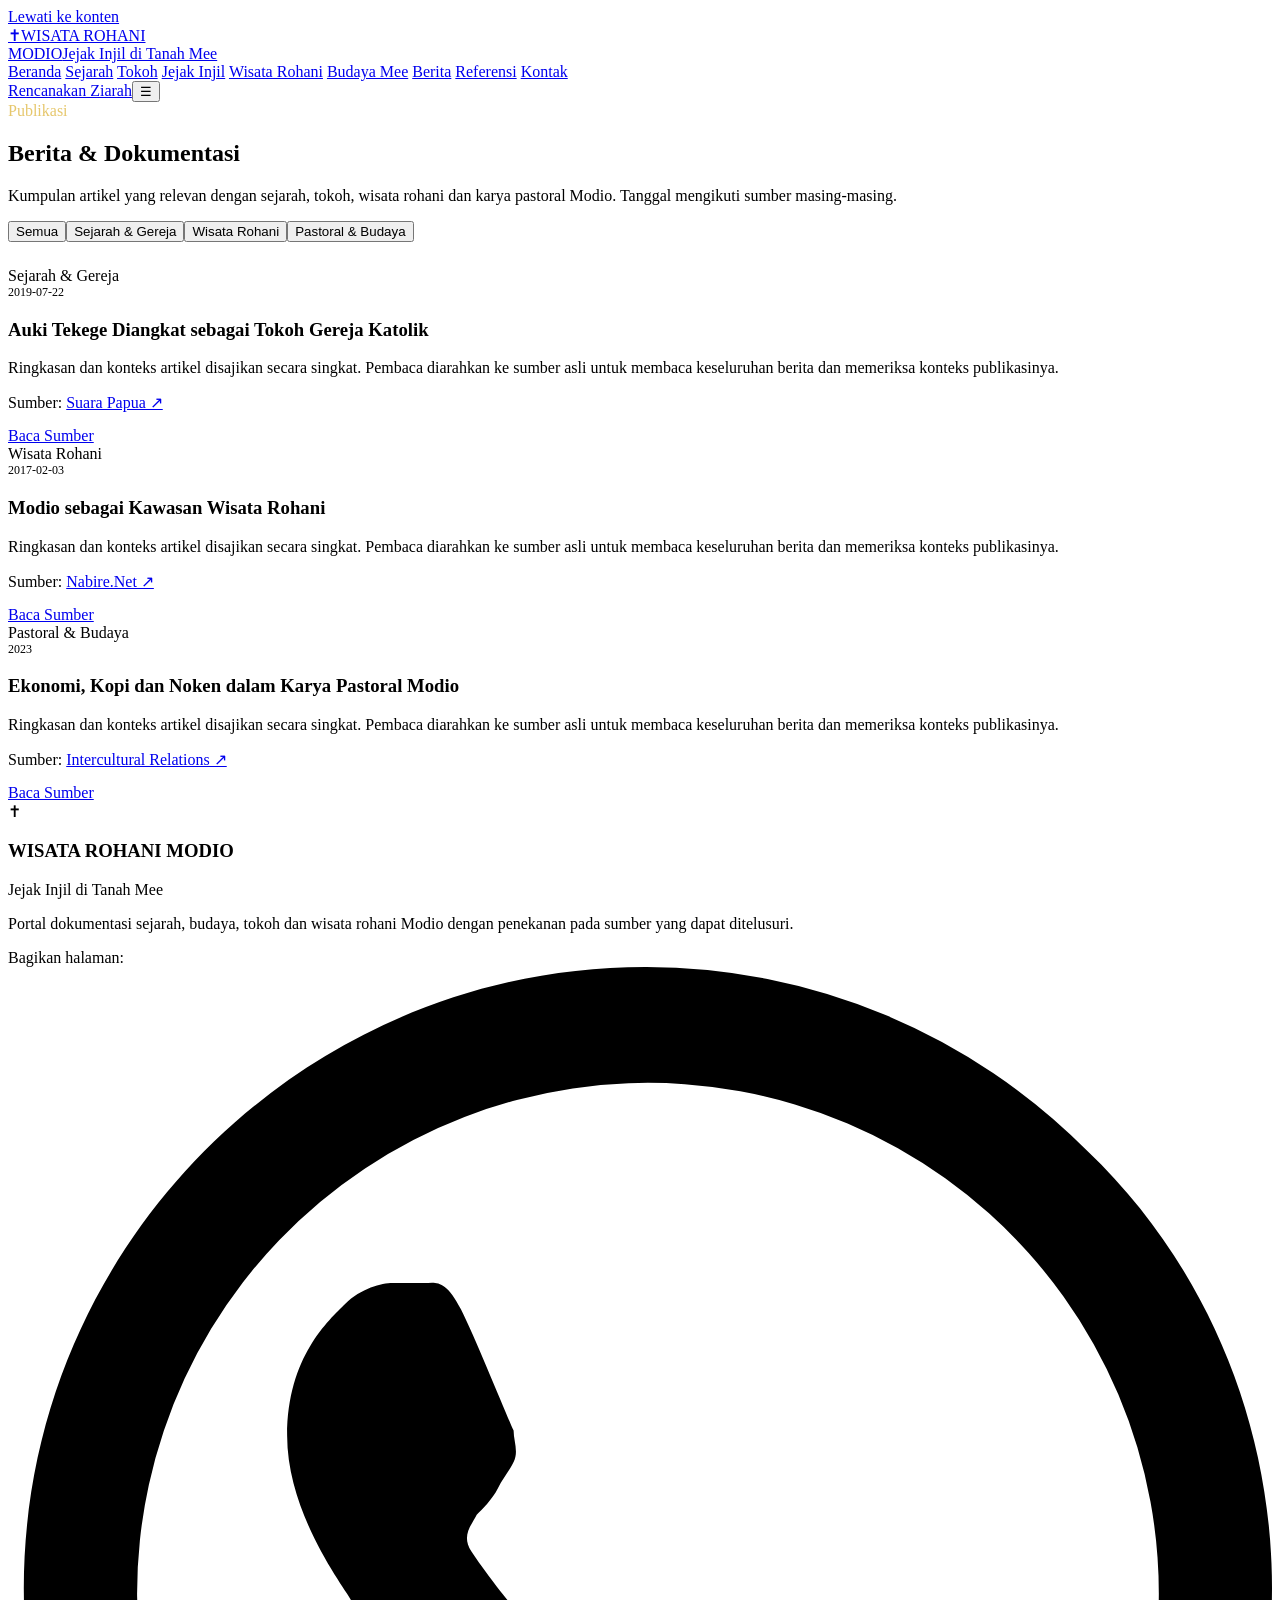
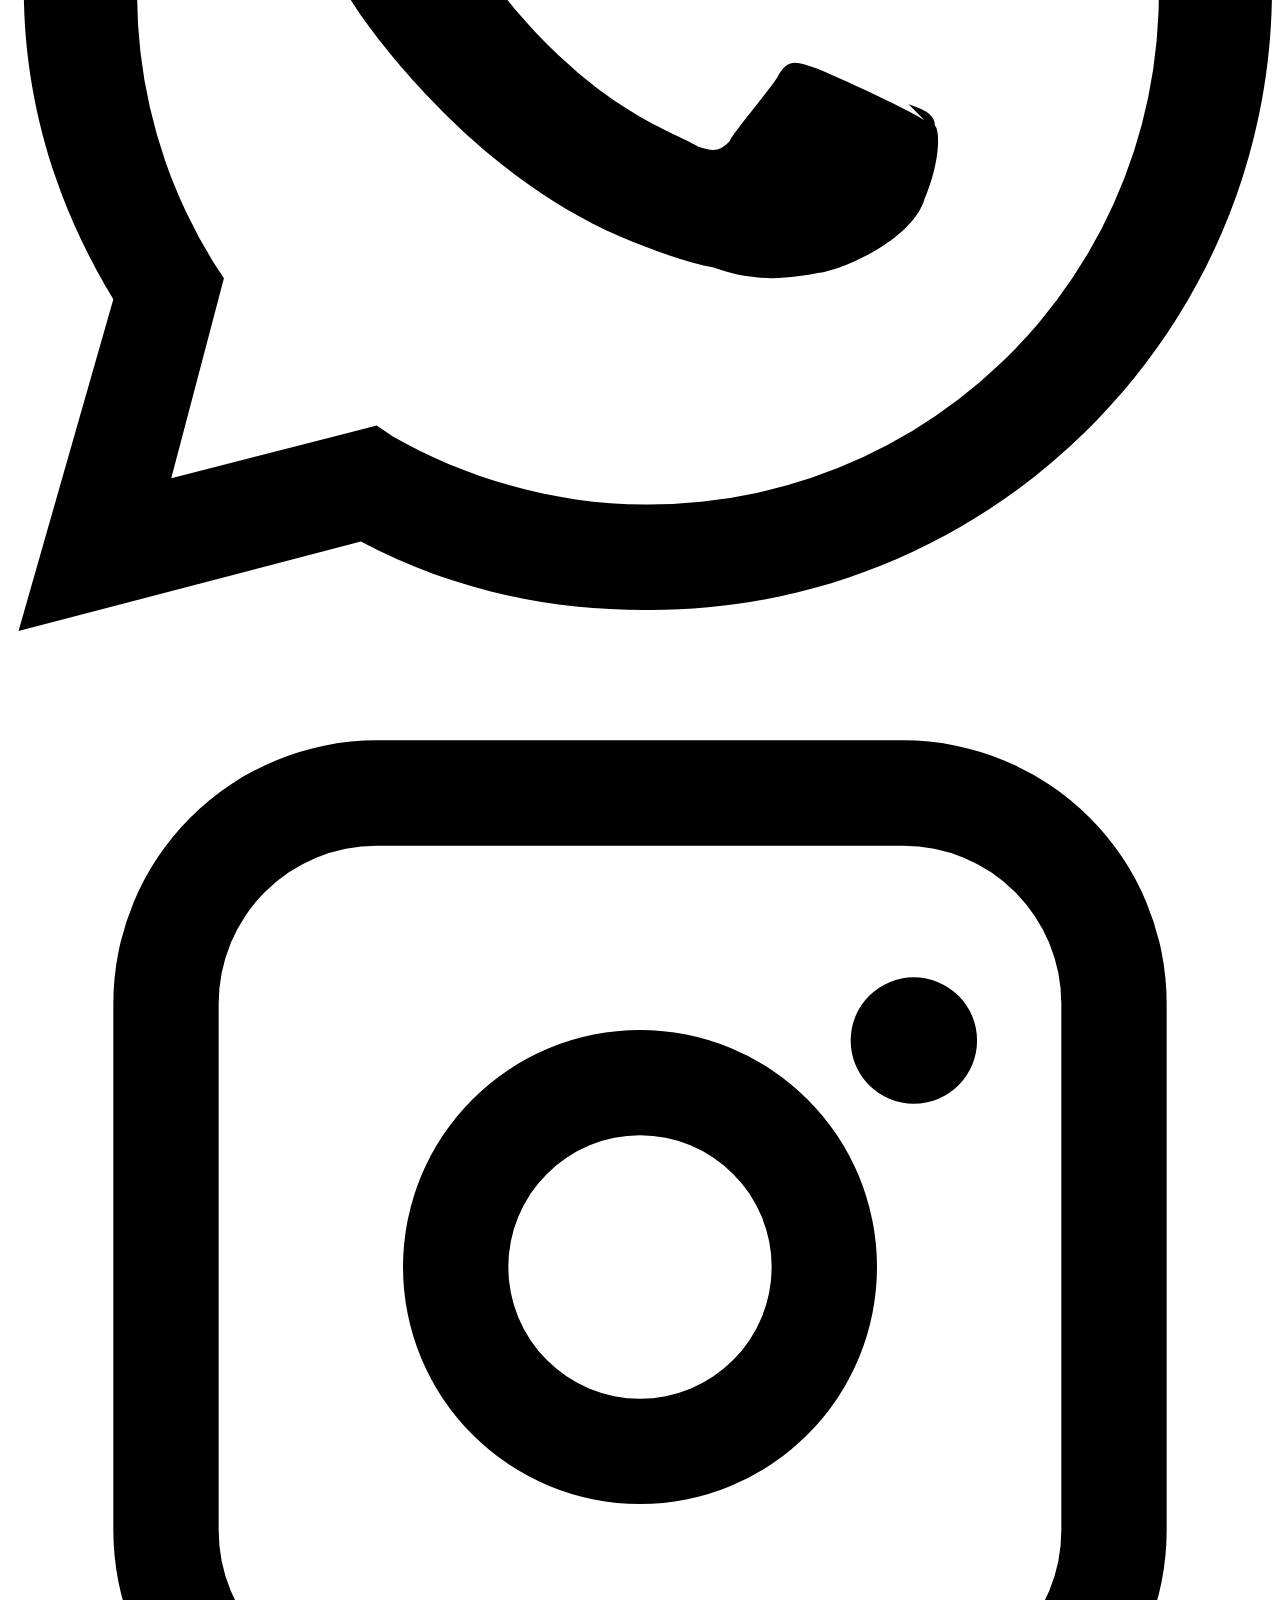
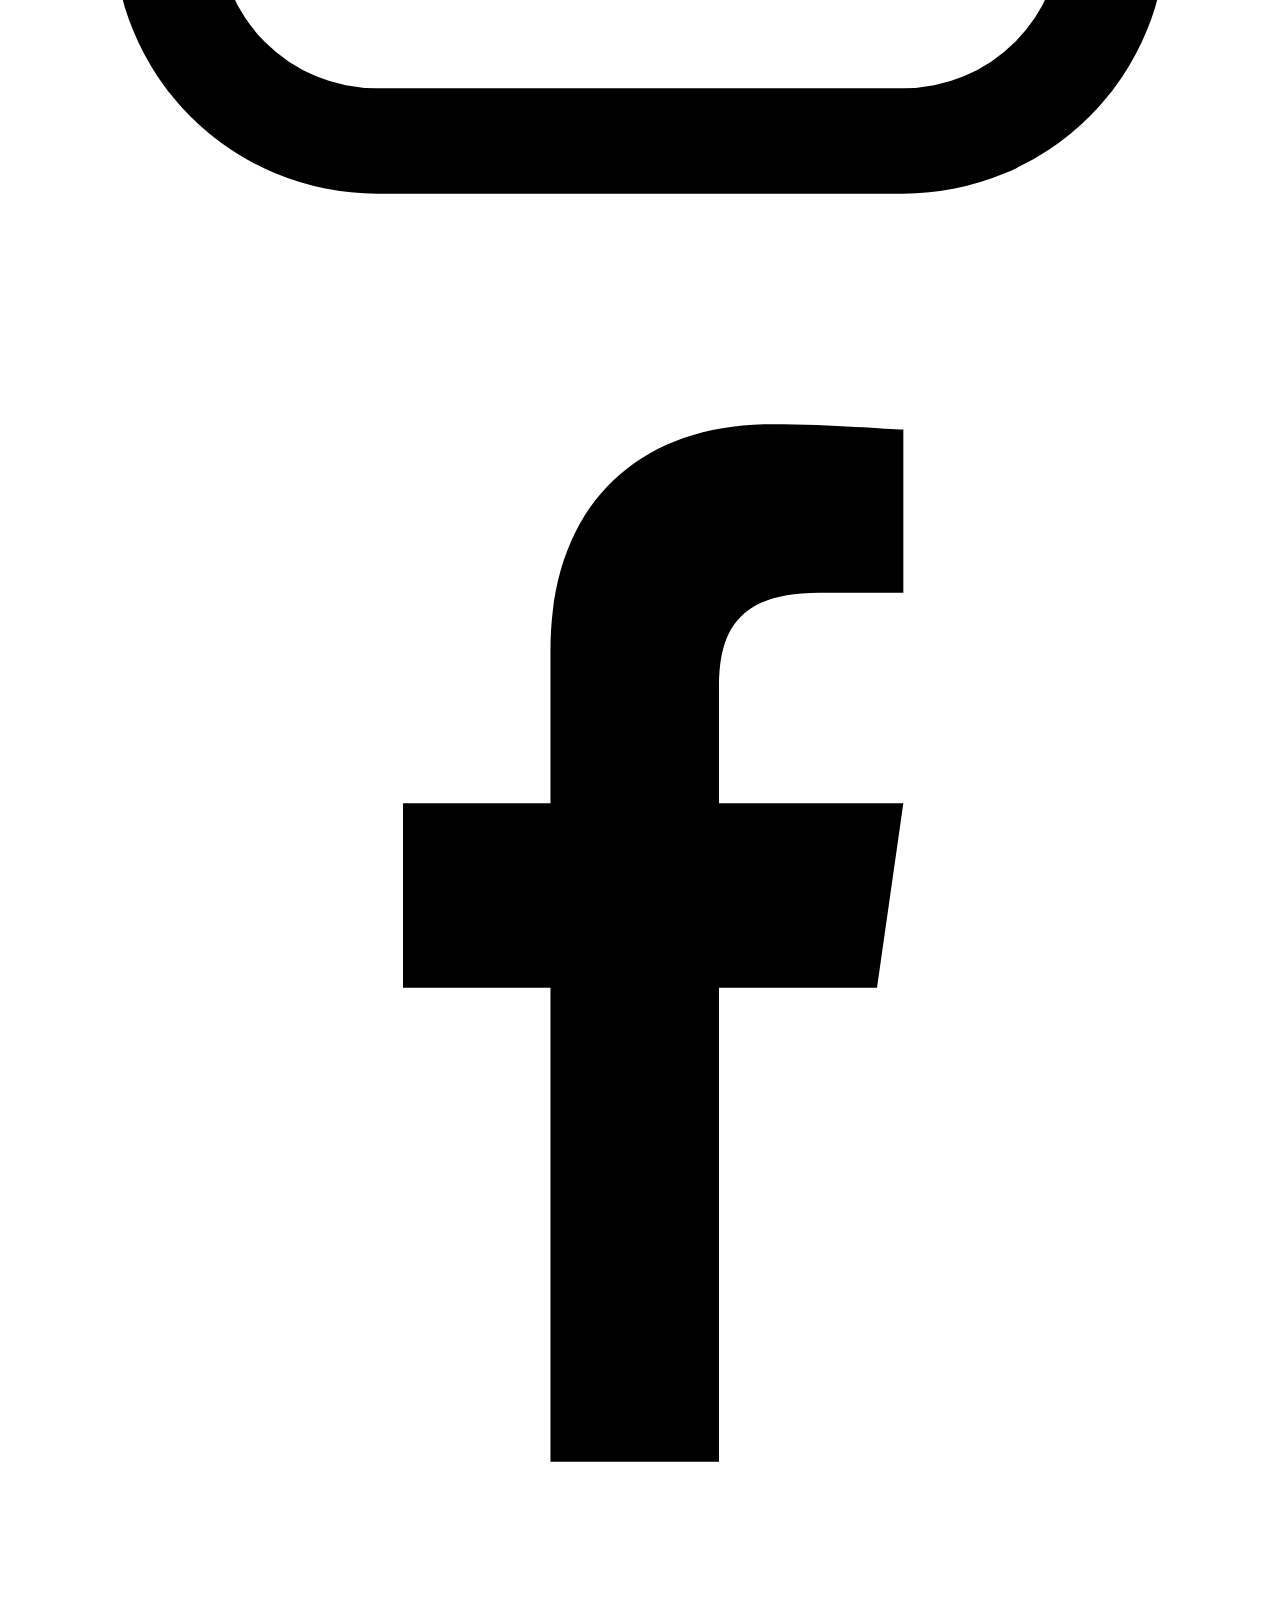
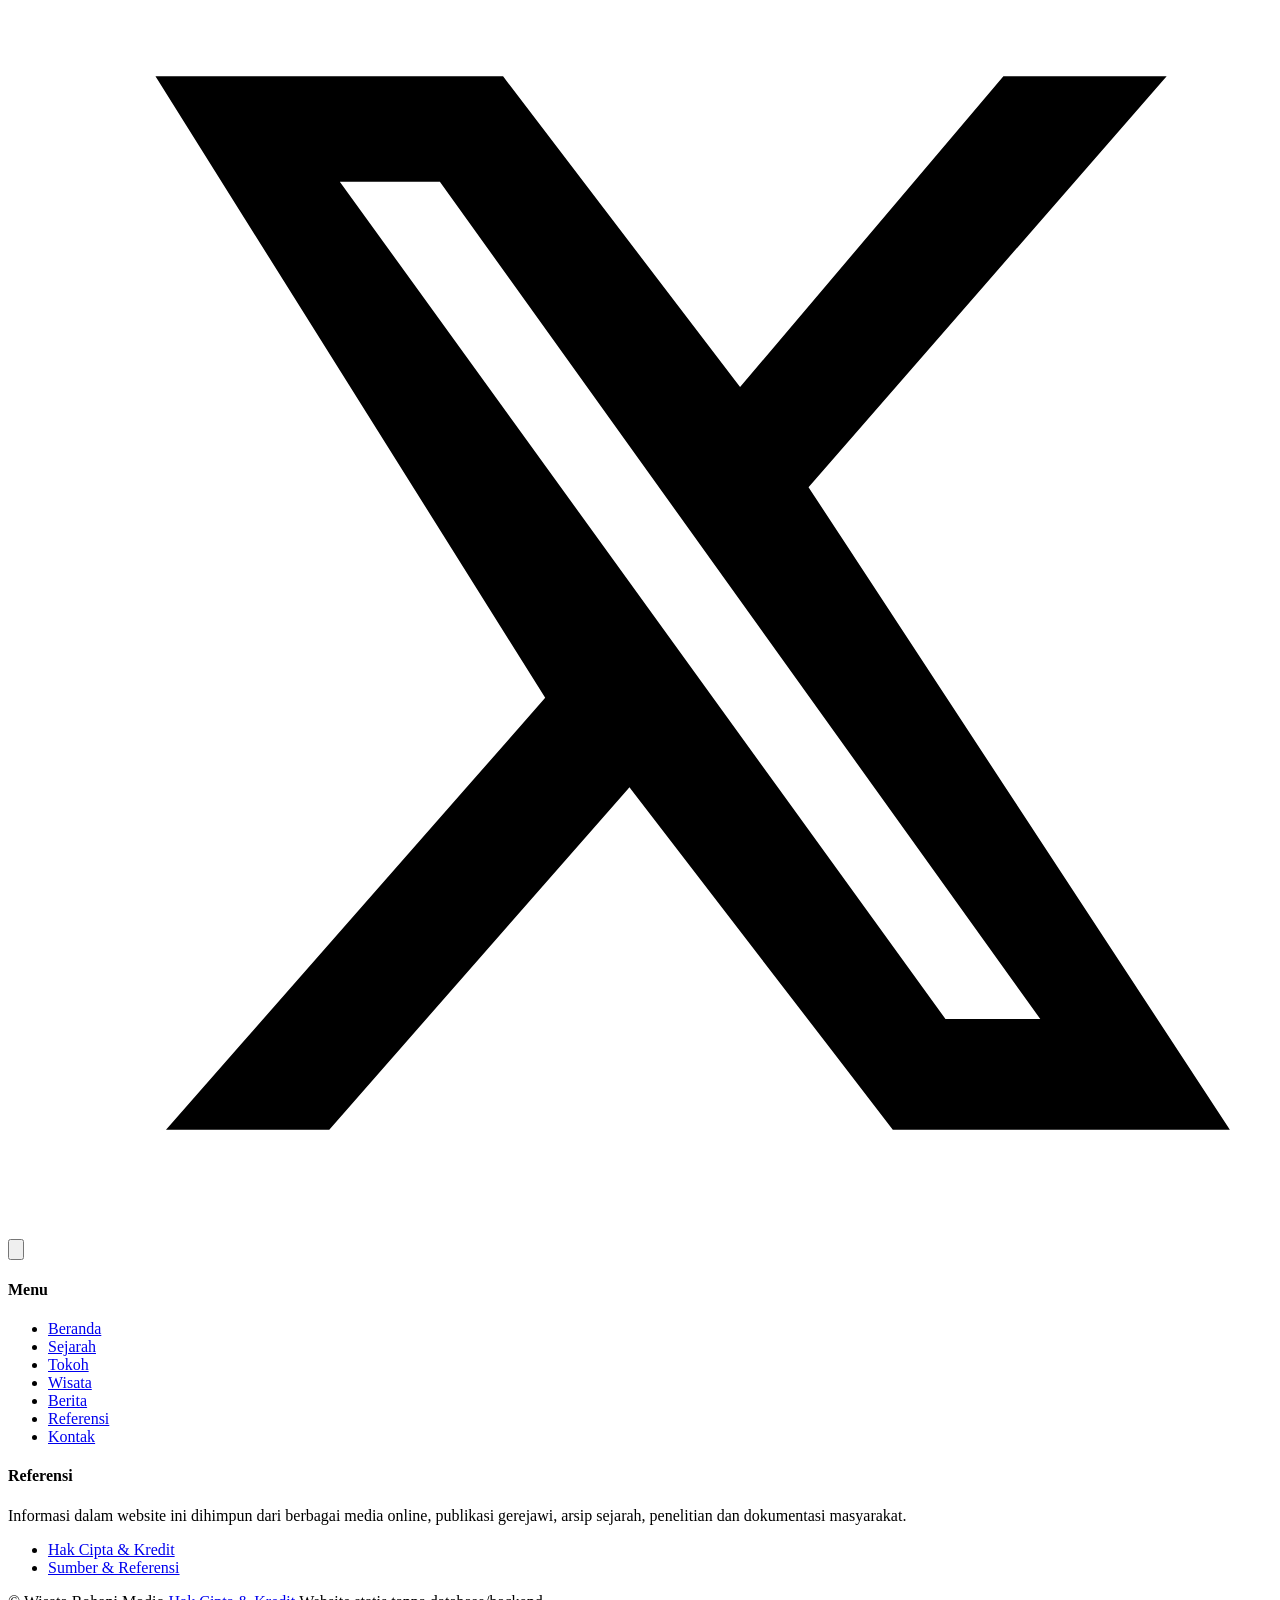
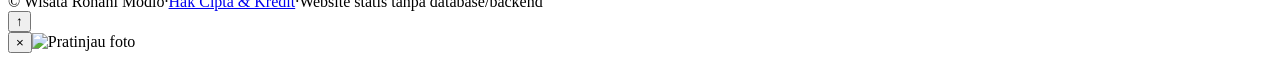
==== berita.html @ 0e38d4d9 "Add files via upload" ====
<!doctype html>
<html lang="id">
<head>
<meta charset="utf-8">
<meta name="viewport" content="width=device-width, initial-scale=1">
<title>Berita Modio | Wisata Rohani Modio</title>
<meta name="description" content="Berita dan publikasi tentang sejarah, wisata rohani, Gereja dan pastoral di Modio.">
<meta name="keywords" content="Wisata Rohani Modio, Modio, Auki Tekege, Sejarah Modio, Mee, Papua, Wisata Rohani Papua, Gereja Katolik Modio, P. Herman Tillemans, P. Smith OFM">
<meta property="og:type" content="website">
<meta property="og:title" content="Berita Modio | Wisata Rohani Modio">
<meta property="og:description" content="Berita dan publikasi tentang sejarah, wisata rohani, Gereja dan pastoral di Modio.">
<meta property="og:url" content="https://example.com/index.html">
<meta property="og:site_name" content="Wisata Rohani Modio">
<link rel="canonical" href="https://example.com/index.html">
<link rel="icon" href="assets/icons/cross.svg" type="image/svg+xml">
<link rel="stylesheet" href="css/style.css">
</head><a class="skip-link" href="#main">Lewati ke konten</a>
<header class="site-header"><div class="container navbar">
<a class="brand" href="index.html" aria-label="Wisata Rohani Modio, Beranda">
  <span class="brand-mark" aria-hidden="true">✝</span><span><span class="brand-title">WISATA ROHANI<br>MODIO</span><span class="brand-sub">Jejak Injil di Tanah Mee</span></span>
</a>
<nav class="nav-links" aria-label="Navigasi utama">
  <a data-page="index.html" href="index.html">Beranda</a>
  <a data-page="sejarah.html" href="sejarah.html">Sejarah</a>
  <a data-page="tokoh.html" href="tokoh.html">Tokoh</a>
  <a data-page="wisata.html" href="wisata.html">Jejak Injil</a>
  <a data-page="wisata.html" href="wisata.html">Wisata Rohani</a>
  <a data-page="wisata.html" href="wisata.html#budaya">Budaya Mee</a>
  <a data-page="berita.html" href="berita.html">Berita</a>
  <a data-page="referensi.html" href="referensi.html">Referensi</a>
  <a data-page="kontak.html" href="kontak.html">Kontak</a>
</nav><a class="nav-cta" href="kontak.html">Rencanakan Ziarah</a><button class="menu-toggle" aria-label="Buka menu" aria-expanded="false">☰</button>
</div></header>
<main id="main"><section class="page-hero"><div class="container"><div class="kicker" style="color:#e6c76c">Publikasi</div><h1>Berita &amp; Dokumentasi</h1><p>Kumpulan artikel yang relevan dengan sejarah, tokoh, wisata rohani dan karya pastoral Modio. Tanggal mengikuti sumber masing-masing.</p></div></section>
<section class="section"><div class="container"><div class="filters" style="margin-bottom:25px"><button class="filter active" data-filter="all">Semua</button><button class="filter" data-filter="Sejarah & Gereja">Sejarah &amp; Gereja</button><button class="filter" data-filter="Wisata Rohani">Wisata Rohani</button><button class="filter" data-filter="Pastoral & Budaya">Pastoral &amp; Budaya</button></div>
<div class="cards"><article class="card reveal" data-category="Sejarah & Gereja"><div class="card-body"><div class="kicker">Sejarah & Gereja</div><div style="font-size:12px;color:var(--muted)">2019-07-22</div><h3>Auki Tekege Diangkat sebagai Tokoh Gereja Katolik</h3><p>Ringkasan dan konteks artikel disajikan secara singkat. Pembaca diarahkan ke sumber asli untuk membaca keseluruhan berita dan memeriksa konteks publikasinya.</p><div class="source">Sumber: <a href="https://suarapapua.com/2019/07/22/sekolah-yppk-hadir-di-tanah-papua-jauh-sebelum-indonesia-merdeka/" target="_blank" rel="noopener noreferrer">Suara Papua ↗</a></div><div style="margin-top:15px"><a class="btn btn-primary" href="https://suarapapua.com/2019/07/22/sekolah-yppk-hadir-di-tanah-papua-jauh-sebelum-indonesia-merdeka/" target="_blank" rel="noopener noreferrer">Baca Sumber</a></div></div></article><article class="card reveal" data-category="Wisata Rohani"><div class="card-body"><div class="kicker">Wisata Rohani</div><div style="font-size:12px;color:var(--muted)">2017-02-03</div><h3>Modio sebagai Kawasan Wisata Rohani</h3><p>Ringkasan dan konteks artikel disajikan secara singkat. Pembaca diarahkan ke sumber asli untuk membaca keseluruhan berita dan memeriksa konteks publikasinya.</p><div class="source">Sumber: <a href="https://www.nabire.net/bupati-nabire-berharap-kampung-modio-kabupaten-dogiyai-bisa-menjadi-tempat-wisata-rohani/" target="_blank" rel="noopener noreferrer">Nabire.Net ↗</a></div><div style="margin-top:15px"><a class="btn btn-primary" href="https://www.nabire.net/bupati-nabire-berharap-kampung-modio-kabupaten-dogiyai-bisa-menjadi-tempat-wisata-rohani/" target="_blank" rel="noopener noreferrer">Baca Sumber</a></div></div></article><article class="card reveal" data-category="Pastoral & Budaya"><div class="card-body"><div class="kicker">Pastoral & Budaya</div><div style="font-size:12px;color:var(--muted)">2023</div><h3>Ekonomi, Kopi dan Noken dalam Karya Pastoral Modio</h3><p>Ringkasan dan konteks artikel disajikan secara singkat. Pembaca diarahkan ke sumber asli untuk membaca keseluruhan berita dan memeriksa konteks publikasinya.</p><div class="source">Sumber: <a href="https://journals.akademicka.pl/relacje/article/view/5556" target="_blank" rel="noopener noreferrer">Intercultural Relations ↗</a></div><div style="margin-top:15px"><a class="btn btn-primary" href="https://journals.akademicka.pl/relacje/article/view/5556" target="_blank" rel="noopener noreferrer">Baca Sumber</a></div></div></article></div></div></section></main><footer class="footer">
<div class="container">
  <div class="footer-grid">
    <div>
      <div class="footer-brand"><span class="footer-cross">✝</span><div><h3>WISATA ROHANI MODIO</h3><p class="footer-tagline">Jejak Injil di Tanah Mee</p></div></div>
      <p>Portal dokumentasi sejarah, budaya, tokoh dan wisata rohani Modio dengan penekanan pada sumber yang dapat ditelusuri.</p>
      <div class="footer-social" aria-label="Bagikan website Wisata Rohani Modio">
        <span class="social-label">Bagikan halaman:</span>
        <a class="social-icon whatsapp" data-share-social="whatsapp" href="#" target="_blank" rel="noopener noreferrer" aria-label="Bagikan melalui WhatsApp" title="Bagikan ke WhatsApp"><svg viewBox="0 0 24 24" aria-hidden="true"><path d="M20.5 3.5A11.8 11.8 0 0 0 12.1 0C5.6 0 .3 5.3.3 11.8c0 2.1.6 4.1 1.7 5.9L.2 24l6.5-1.7c1.7.9 3.5 1.3 5.4 1.3h.1c6.5 0 11.8-5.3 11.8-11.8 0-3.2-1.3-6.2-3.5-8.3ZM12.1 21.6c-1.7 0-3.4-.5-4.8-1.3l-.3-.2-3.9 1 1-3.8-.2-.3a9.7 9.7 0 1 1 8.2 4.6Zm5.3-7.3c-.3-.2-1.8-.9-2.1-1-.3-.1-.5-.2-.7.2-.2.3-.8 1-.9 1.2-.2.2-.3.2-.6.1-.3-.2-1.3-.5-2.5-1.6-.9-.8-1.6-1.8-1.8-2.1-.2-.3 0-.5.1-.7.1-.1.3-.3.4-.5.1-.2.2-.3.3-.5.1-.2 0-.4 0-.6-.1-.2-.7-1.7-1-2.3-.3-.6-.5-.5-.7-.5h-.6c-.2 0-.6.1-.9.4-.3.3-1.1 1-1.1 2.5s1.1 2.9 1.2 3.1c.1.2 2.1 3.2 5.1 4.5.7.3 1.3.5 1.8.6.8.3 1.5.2 2 .1.6-.1 1.8-.7 2-1.4.3-.7.3-1.3.2-1.4 0-.2-.2-.3-.5-.4Z"/></svg></a>
        <a class="social-icon instagram" data-share-social="instagram" href="#" target="_blank" rel="noopener noreferrer" aria-label="Bagikan melalui Instagram" title="Bagikan ke Instagram"><svg viewBox="0 0 24 24" aria-hidden="true"><path d="M7 2h10a5 5 0 0 1 5 5v10a5 5 0 0 1-5 5H7a5 5 0 0 1-5-5V7a5 5 0 0 1 5-5Zm0 2a3 3 0 0 0-3 3v10a3 3 0 0 0 3 3h10a3 3 0 0 0 3-3V7a3 3 0 0 0-3-3H7Zm5 3.5A4.5 4.5 0 1 1 7.5 12 4.5 4.5 0 0 1 12 7.5Zm0 2A2.5 2.5 0 1 0 14.5 12 2.5 2.5 0 0 0 12 9.5Zm5.2-3a1.2 1.2 0 1 1-1.2 1.2 1.2 1.2 0 0 1 1.2-1.2Z"/></svg></a>
        <a class="social-icon facebook" data-share-social="facebook" href="#" target="_blank" rel="noopener noreferrer" aria-label="Bagikan melalui Facebook" title="Bagikan ke Facebook"><svg viewBox="0 0 24 24" aria-hidden="true"><path d="M13.5 22v-9h3l.5-3.5h-3.5V7.3c0-1 .3-1.8 1.9-1.8H17V2.4c-.3 0-1.3-.1-2.5-.1-2.5 0-4.2 1.5-4.2 4.3v2.9H7.5V13h2.8v9h3.2Z"/></svg></a>
        <a class="social-icon x-social" data-share-social="x" href="#" target="_blank" rel="noopener noreferrer" aria-label="Bagikan melalui X" title="Bagikan ke X"><svg viewBox="0 0 24 24" aria-hidden="true"><path d="M18.9 2H22l-6.8 7.8L23.2 22h-6.4l-5-6.5L6.1 22H3l7.2-8.2L2.8 2h6.6l4.5 5.9L18.9 2Zm-1.1 17.9h1.8L8.2 4H6.3l11.5 15.9Z"/></svg></a>
        <button class="social-icon copy-share" type="button" data-copy-link aria-label="Salin tautan website" title="Salin tautan"><svg viewBox="0 0 24 24" aria-hidden="true"><path d="M16 1H4a2 2 0 0 0-2 2v13h2V3h12V1Zm3 4H8a2 2 0 0 0-2 2v14a2 2 0 0 0 2 2h11a2 2 0 0 0 2-2V7a2 2 0 0 0-2-2Zm0 16H8V7h11v14Z"/></svg></button>
      </div>
    </div>
    <div><h4>Menu</h4><ul><li><a href="index.html">Beranda</a></li><li><a href="sejarah.html">Sejarah</a></li><li><a href="tokoh.html">Tokoh</a></li><li><a href="wisata.html">Wisata</a></li><li><a href="berita.html">Berita</a></li><li><a href="referensi.html">Referensi</a></li><li><a href="kontak.html">Kontak</a></li></ul></div>
    <div><h4>Referensi</h4><p>Informasi dalam website ini dihimpun dari berbagai media online, publikasi gerejawi, arsip sejarah, penelitian dan dokumentasi masyarakat.</p><ul class="footer-legal"><li><a href="hak-cipta.html">Hak Cipta &amp; Kredit</a></li><li><a href="referensi.html">Sumber &amp; Referensi</a></li></ul></div>
  </div>
  <div class="copyright"><span>© <span data-year></span> Wisata Rohani Modio</span><span class="copyright-sep">·</span><a href="hak-cipta.html">Hak Cipta &amp; Kredit</a><span class="copyright-sep">·</span><span>Website statis tanpa database/backend</span></div>
</div></footer>
<button class="back-top" aria-label="Kembali ke atas">↑</button>
<div class="modal" id="photoModal" role="dialog" aria-modal="true" aria-label="Pratinjau foto"><div class="modal-box"><button class="modal-close" aria-label="Tutup">×</button><img src="" alt="Pratinjau foto"><div class="modal-caption"></div></div></div>
<script src="js/script.js"></script></body></html>
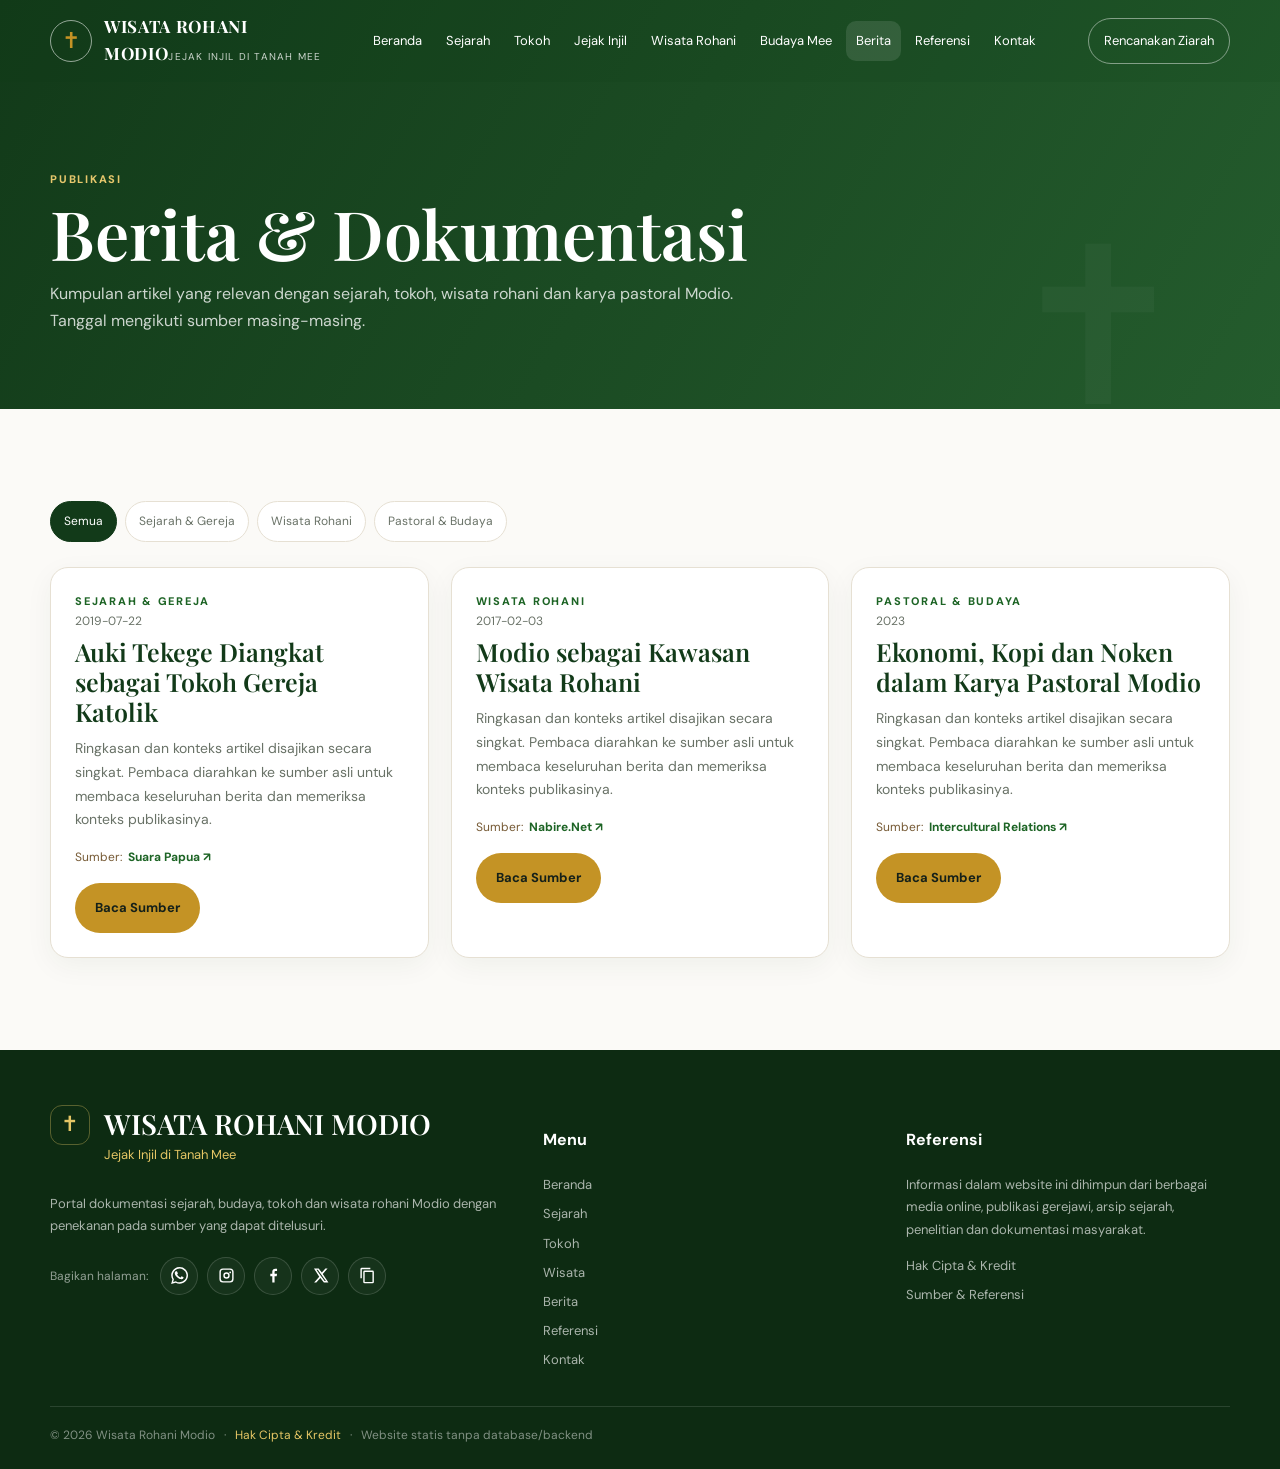
==== commit 1eaf9d8c: "Update berita.html" ====
--- a/berita.html
+++ b/berita.html
@@ -12,8 +12,8 @@
 <meta property="og:url" content="https://example.com/index.html">
 <meta property="og:site_name" content="Wisata Rohani Modio">
 <link rel="canonical" href="https://example.com/index.html">
-<link rel="icon" href="assets/icons/cross.svg" type="image/svg+xml">
-<link rel="stylesheet" href="css/style.css">
+<link rel="icon" href="cross.svg" type="image/svg+xml">
+<link rel="stylesheet" href="style.css">
 </head><a class="skip-link" href="#main">Lewati ke konten</a>
 <header class="site-header"><div class="container navbar">
 <a class="brand" href="index.html" aria-label="Wisata Rohani Modio, Beranda">
@@ -55,4 +55,4 @@
 </div></footer>
 <button class="back-top" aria-label="Kembali ke atas">↑</button>
 <div class="modal" id="photoModal" role="dialog" aria-modal="true" aria-label="Pratinjau foto"><div class="modal-box"><button class="modal-close" aria-label="Tutup">×</button><img src="" alt="Pratinjau foto"><div class="modal-caption"></div></div></div>
-<script src="js/script.js"></script></body></html>+<script src="script.js"></script></body></html>
--- a/style.css
+++ b/style.css
@@ -0,0 +1,60 @@
+
+@import url('https://fonts.googleapis.com/css2?family=DM+Sans:wght@400;500;600;700&family=Playfair+Display:wght@500;600;700&display=swap');
+
+:root{
+  --green-900:#123A19;--green-700:#1D6425;--gold:#C49325;--cream:#F5F1E7;
+  --white:#fff;--brown:#765A35;--ink:#1f2a20;--muted:#697267;--line:#e6e0d3;
+  --shadow:0 18px 50px rgba(18,58,25,.10);--radius:18px;--max:1180px;
+}
+*{box-sizing:border-box}html{scroll-behavior:smooth}body{margin:0;font-family:"DM Sans",sans-serif;color:var(--ink);background:#fbfaf7;line-height:1.7}
+img{max-width:100%;display:block}a{color:inherit}button,input,textarea,select{font:inherit}
+.container{width:min(var(--max),calc(100% - 40px));margin:auto}.skip-link{position:fixed;left:12px;top:-50px;background:var(--gold);color:#111;padding:10px 14px;z-index:9999}.skip-link:focus{top:12px}
+.site-header{position:fixed;inset:0 0 auto 0;z-index:1000;transition:.25s;background:rgba(18,58,25,.10);color:#fff}
+.site-header.scrolled{background:rgba(18,58,25,.97);box-shadow:0 8px 28px rgba(0,0,0,.12)}
+.navbar{min-height:82px;display:flex;align-items:center;justify-content:space-between;gap:22px}.brand{display:flex;align-items:center;gap:12px;text-decoration:none}.brand-mark{width:42px;height:42px;border:1px solid rgba(255,255,255,.55);border-radius:50%;display:grid;place-items:center;color:var(--gold);font-size:22px}.brand-title{font-family:"Playfair Display",serif;font-weight:700;font-size:17px;line-height:1.05;letter-spacing:.04em}.brand-sub{font-size:10px;opacity:.78;letter-spacing:.12em;text-transform:uppercase;margin-top:4px}
+.nav-links{display:flex;align-items:center;gap:4px;list-style:none;margin:0;padding:0}.nav-links a{display:block;text-decoration:none;padding:9px 10px;border-radius:10px;font-size:13px}.nav-links a:hover,.nav-links a.active{background:rgba(255,255,255,.11);color:#fff}
+.nav-cta{border:1px solid rgba(255,255,255,.45);padding:11px 15px;border-radius:999px;text-decoration:none;font-size:13px;white-space:nowrap}.nav-cta:hover{background:var(--gold);border-color:var(--gold);color:#172018}
+.menu-toggle{display:none;border:0;background:transparent;color:#fff;font-size:28px;cursor:pointer}
+.hero{min-height:760px;display:grid;align-items:center;color:#fff;position:relative;overflow:hidden;background:
+linear-gradient(90deg,rgba(8,28,12,.88),rgba(8,28,12,.52) 55%,rgba(8,28,12,.25)),
+url("https://commons.wikimedia.org/wiki/Special:Redirect/file/Lapangan%20Terbang%20Papua.jpg?width=1800") center/cover no-repeat;}
+.hero:after{content:"";position:absolute;inset:auto 0 0;height:130px;background:linear-gradient(transparent,#fbfaf7)}
+.hero-inner{padding:150px 0 100px;position:relative;z-index:2;max-width:780px}.eyebrow{color:#f0d58c;text-transform:uppercase;letter-spacing:.18em;font-size:12px;font-weight:700;margin-bottom:15px}.hero h1{font:700 clamp(44px,7vw,86px)/.98 "Playfair Display",serif;margin:0 0 24px}.hero h1 span{color:#e0b951}.hero p{font-size:18px;max-width:660px;color:rgba(255,255,255,.88)}.hero-actions{display:flex;gap:12px;flex-wrap:wrap;margin-top:30px}.btn{display:inline-flex;align-items:center;justify-content:center;gap:8px;padding:13px 19px;border-radius:999px;text-decoration:none;border:1px solid transparent;font-weight:700;font-size:13px;cursor:pointer;transition:.2s}.btn-primary{background:var(--gold);color:#152019}.btn-primary:hover{transform:translateY(-2px);filter:brightness(1.05)}.btn-light{border-color:rgba(255,255,255,.45);color:#fff;background:rgba(255,255,255,.05)}.btn-light:hover{background:#fff;color:var(--green-900)}
+.cross-note{position:absolute;right:4%;bottom:15%;font:500 42px "Playfair Display",serif;color:rgba(255,255,255,.4)}
+.section{padding:92px 0}.section.alt{background:var(--cream)}.section-head{display:flex;justify-content:space-between;align-items:end;gap:30px;margin-bottom:38px}.kicker{font-size:11px;text-transform:uppercase;letter-spacing:.16em;color:var(--green-700);font-weight:800}.section h2{font:600 clamp(34px,5vw,52px)/1.08 "Playfair Display",serif;margin:7px 0 0;color:var(--green-900)}.section-intro{max-width:640px;color:var(--muted);margin:0}
+.stats{margin-top:-55px;position:relative;z-index:5}.stats-grid{display:grid;grid-template-columns:repeat(4,1fr);background:#fff;border:1px solid var(--line);border-radius:22px;box-shadow:var(--shadow);overflow:hidden}.stat{padding:28px 24px;border-right:1px solid var(--line)}.stat:last-child{border-right:0}.stat-year{font:700 42px "Playfair Display",serif;color:var(--gold)}.stat-label{font-weight:700;line-height:1.35}.stat small{display:block;color:var(--muted);margin-top:7px;font-size:12px}
+.cards{display:grid;grid-template-columns:repeat(3,1fr);gap:22px}.card{background:#fff;border:1px solid var(--line);border-radius:var(--radius);overflow:hidden;box-shadow:0 8px 28px rgba(18,58,25,.05);transition:.25s}.card:hover{transform:translateY(-4px);box-shadow:var(--shadow)}.card-body{padding:24px}.card h3{font:600 25px/1.2 "Playfair Display",serif;color:var(--green-900);margin:6px 0 10px}.card p{color:var(--muted);font-size:14px;margin:0 0 15px}.card-img{aspect-ratio:16/10;object-fit:cover;width:100%;background:linear-gradient(135deg,#dce5d8,#f0e4c2)}.source{font-size:12px;color:var(--brown);display:flex;gap:6px;flex-wrap:wrap;align-items:center}.source a{font-weight:700;color:var(--green-700);text-decoration:none}.source a:hover{text-decoration:underline}
+.timeline{position:relative;margin:10px 0}.timeline:before{content:"";position:absolute;left:23px;top:0;bottom:0;width:1px;background:#d7cfbd}.timeline-item{position:relative;padding-left:70px;margin-bottom:42px}.timeline-dot{position:absolute;left:14px;top:4px;width:20px;height:20px;border:5px solid var(--cream);background:var(--gold);border-radius:50%;box-shadow:0 0 0 1px var(--gold)}.timeline-year{font-size:12px;letter-spacing:.14em;text-transform:uppercase;color:var(--gold);font-weight:800}.timeline h3{font:600 30px/1.2 "Playfair Display",serif;color:var(--green-900);margin:5px 0 10px}.timeline p{max-width:780px;color:var(--muted);margin:0 0 12px}
+.page-hero{padding:170px 0 75px;background:linear-gradient(120deg,var(--green-900),#245c2d);color:#fff;position:relative;overflow:hidden}.page-hero:after{content:"✝";position:absolute;right:7%;bottom:-50px;font:220px "Playfair Display",serif;color:rgba(255,255,255,.035)}.page-hero h1{font:600 clamp(40px,6vw,68px)/1.05 "Playfair Display",serif;margin:8px 0 12px}.page-hero p{max-width:720px;color:rgba(255,255,255,.78);margin:0}
+.callout{padding:28px 30px;border-left:4px solid var(--gold);background:#fff;border-radius:0 16px 16px 0;box-shadow:0 10px 30px rgba(0,0,0,.04);margin:30px 0}.callout p{margin:0;color:var(--muted)}
+.person-grid{display:grid;grid-template-columns:repeat(3,1fr);gap:22px}.person-card{padding:24px;background:#fff;border:1px solid var(--line);border-radius:18px}.avatar{width:82px;height:82px;border-radius:50%;display:grid;place-items:center;background:var(--cream);color:var(--green-900);font:700 26px "Playfair Display",serif;margin-bottom:15px}.person-card h3{font:600 24px "Playfair Display",serif;margin:0 0 4px;color:var(--green-900)}.role{color:var(--gold);font-size:12px;font-weight:800;text-transform:uppercase;letter-spacing:.08em}.person-card p{font-size:14px;color:var(--muted)}
+.search-row{display:flex;gap:12px;margin-bottom:28px}.search-row input{flex:1;padding:14px 16px;border:1px solid var(--line);border-radius:12px;background:#fff;outline:none}.search-row input:focus{border-color:var(--gold);box-shadow:0 0 0 3px rgba(196,147,37,.12)}
+.filters{display:flex;gap:8px;flex-wrap:wrap}.filter{border:1px solid var(--line);background:#fff;padding:9px 13px;border-radius:999px;cursor:pointer;color:var(--muted);font-size:12px}.filter.active,.filter:hover{background:var(--green-900);border-color:var(--green-900);color:#fff}
+.archive-grid{display:grid;grid-template-columns:repeat(2,1fr);gap:20px}.archive-card{display:flex;gap:20px;padding:20px;background:#fff;border:1px solid var(--line);border-radius:18px}.archive-icon{width:72px;height:72px;flex:none;border-radius:14px;background:var(--cream);display:grid;place-items:center;font-size:28px;color:var(--green-700)}.archive-card h3{margin:0 0 5px;font:600 23px "Playfair Display",serif;color:var(--green-900)}.archive-card p{margin:0 0 12px;color:var(--muted);font-size:13px}
+.contact-grid{display:grid;grid-template-columns:.85fr 1.15fr;gap:30px}.contact-panel{background:var(--green-900);color:#fff;border-radius:22px;padding:34px}.contact-panel h2{font:600 36px "Playfair Display",serif;margin-top:0}.contact-panel p{color:rgba(255,255,255,.75)}.contact-list{list-style:none;padding:0;margin:25px 0}.contact-list li{padding:10px 0;border-bottom:1px solid rgba(255,255,255,.12)}.contact-list strong{display:block;color:#e6c76c;font-size:12px;text-transform:uppercase;letter-spacing:.08em}.form-panel{background:#fff;border:1px solid var(--line);border-radius:22px;padding:34px}.form-grid{display:grid;grid-template-columns:1fr 1fr;gap:16px}.field{display:flex;flex-direction:column;gap:7px}.field.full{grid-column:1/-1}.field label{font-weight:700;font-size:13px}.field input,.field textarea,.field select{padding:13px 14px;border:1px solid var(--line);border-radius:11px;outline:none;background:#fff}.field textarea{min-height:140px;resize:vertical}.field input:focus,.field textarea:focus,.field select:focus{border-color:var(--gold);box-shadow:0 0 0 3px rgba(196,147,37,.12)}
+.disclaimer{font-size:12px;color:var(--muted);background:var(--cream);padding:18px;border-radius:12px}.source-list{display:grid;gap:14px}.source-item{background:#fff;border:1px solid var(--line);border-radius:14px;padding:18px}.source-item strong{color:var(--green-900)}.source-item a{color:var(--green-700);word-break:break-word}
+.footer{background:#0d2b12;color:#fff;padding:55px 0 24px}.footer-grid{display:grid;grid-template-columns:1.4fr 1fr 1fr;gap:40px}.footer h3{font:600 28px "Playfair Display",serif;margin:0 0 10px}.footer p,.footer li{color:rgba(255,255,255,.65);font-size:13px}.footer ul{list-style:none;padding:0;margin:0;display:grid;gap:7px}.footer a{text-decoration:none}.footer a:hover{color:#e5c665}.copyright{border-top:1px solid rgba(255,255,255,.12);margin-top:35px;padding-top:18px;color:rgba(255,255,255,.48);font-size:12px}
+.back-top{position:fixed;right:20px;bottom:20px;width:44px;height:44px;border:0;border-radius:50%;background:var(--gold);color:#152019;cursor:pointer;opacity:0;transform:translateY(10px);pointer-events:none;transition:.2s;z-index:900}.back-top.show{opacity:1;transform:none;pointer-events:auto}
+.reveal{opacity:0;transform:translateY(22px);transition:.65s ease}.reveal.visible{opacity:1;transform:none}
+.modal{position:fixed;inset:0;background:rgba(0,0,0,.78);display:none;align-items:center;justify-content:center;padding:20px;z-index:2000}.modal.open{display:flex}.modal-box{max-width:900px;max-height:90vh;background:#fff;border-radius:18px;overflow:auto;position:relative}.modal-close{position:absolute;right:12px;top:12px;border:0;background:rgba(0,0,0,.65);color:#fff;width:38px;height:38px;border-radius:50%;cursor:pointer;font-size:20px}.modal-box img{max-height:78vh;width:auto;margin:auto}.modal-caption{padding:15px 20px;font-size:13px;color:var(--muted)}
+/* Footer social sharing & legal */
+.footer-brand{display:flex;gap:14px;align-items:flex-start}.footer-brand h3{margin-bottom:2px}.footer-cross{display:grid;place-items:center;width:40px;height:40px;border:1px solid rgba(229,198,101,.35);border-radius:12px;color:#e5c665;font-size:21px;flex:none}.footer-tagline{margin:0 0 14px!important;color:#e5c665!important}.footer-social{display:flex;align-items:center;gap:9px;flex-wrap:wrap;margin-top:20px}.social-label{font-size:12px;color:rgba(255,255,255,.55);margin-right:3px}.social-icon{width:38px;height:38px;border:1px solid rgba(255,255,255,.15);border-radius:50%;display:grid;place-items:center;background:rgba(255,255,255,.04);color:#fff;transition:transform .25s ease,background .25s ease,border-color .25s ease;color-scheme:dark}.social-icon svg{width:17px;height:17px;fill:currentColor}.social-icon:hover,.social-icon:focus-visible{transform:translateY(-3px);background:rgba(196,147,37,.2);border-color:rgba(229,198,101,.65);color:#e5c665}.social-icon:focus-visible{outline:2px solid #e5c665;outline-offset:3px}.copy-share{font:inherit;cursor:pointer}.footer-legal{margin-top:14px!important}.copyright{display:flex;gap:9px;align-items:center;flex-wrap:wrap}.copyright a{color:#e5c665}.copyright a:hover{text-decoration:underline}.narrow{max-width:900px}.content-card{background:#fff;border:1px solid var(--line);border-radius:22px;padding:clamp(24px,4vw,44px);box-shadow:var(--shadow)}.content-card h2{font-family:"Playfair Display",serif;color:var(--green-900);margin:28px 0 10px}.content-card h2:first-child{margin-top:0}.content-card li{margin:8px 0}.content-card a{color:var(--green);font-weight:600}.content-card .callout{margin-top:28px}
+
+@media(max-width:1200px){.nav-links a{padding:8px 7px}.nav-cta{display:none}}
+@media(max-width:992px){.menu-toggle{display:block}.nav-links{display:none;position:absolute;top:82px;left:20px;right:20px;background:var(--green-900);padding:12px;border-radius:16px;box-shadow:var(--shadow);flex-direction:column;align-items:stretch}.nav-links.open{display:flex}.nav-links a{padding:12px}.cards,.person-grid{grid-template-columns:repeat(2,1fr)}.stats-grid{grid-template-columns:repeat(2,1fr)}.stat:nth-child(2){border-right:0}.stat:nth-child(-n+2){border-bottom:1px solid var(--line)}.contact-grid{grid-template-columns:1fr}.footer-grid{grid-template-columns:1fr 1fr}}
+@media(max-width:768px){.container{width:min(var(--max),calc(100% - 28px))}.hero{min-height:700px}.hero-inner{padding-top:130px}.section{padding:70px 0}.section-head{display:block}.section-intro{margin-top:14px}.archive-grid{grid-template-columns:1fr}.timeline-item{padding-left:55px}.timeline:before{left:17px}.timeline-dot{left:8px}.form-grid{grid-template-columns:1fr}.field.full{grid-column:auto}}
+@media(max-width:576px){.cards,.person-grid,.stats-grid{grid-template-columns:1fr}.stat{border-right:0;border-bottom:1px solid var(--line)!important}.stat:last-child{border-bottom:0!important}.hero h1{font-size:48px}.hero p{font-size:16px}.archive-card{display:block}.archive-icon{margin-bottom:14px}.footer-grid{grid-template-columns:1fr}.page-hero{padding:145px 0 60px}}
+@media(max-width:400px){.hero h1{font-size:42px}.hero-actions .btn{width:100%}.container{width:calc(100% - 24px)}}
+@media(prefers-reduced-motion:reduce){html{scroll-behavior:auto}.reveal{transition:none}.card,.btn{transition:none}}
+
+/* Enhanced archive photo + social sharing */
+.archive-photo-card .card-img{display:block;height:320px;object-fit:cover;object-position:center top;background:#efe9da}
+.archive-actions{display:flex;gap:9px;flex-wrap:wrap;margin-top:14px}
+.btn-outline{display:inline-flex;align-items:center;justify-content:center;padding:11px 16px;border-radius:10px;border:1px solid var(--green-700);color:var(--green-900);background:#fff;text-decoration:none;font-weight:700;font-size:13px;transition:.25s ease}
+.btn-outline:hover,.btn-outline:focus-visible{background:var(--cream);border-color:var(--gold);color:var(--green-900)}
+.social-icon{position:relative}
+.social-icon.whatsapp:hover{background:rgba(37,211,102,.16)}
+.social-icon.instagram:hover{background:rgba(225,48,108,.16)}
+.social-icon.facebook:hover{background:rgba(24,119,242,.16)}
+.social-icon.x-social:hover{background:rgba(255,255,255,.12)}
+@media(max-width:576px){.archive-photo-card .card-img{height:280px}.archive-actions .btn{width:100%}.archive-actions .btn-outline{width:100%}}
